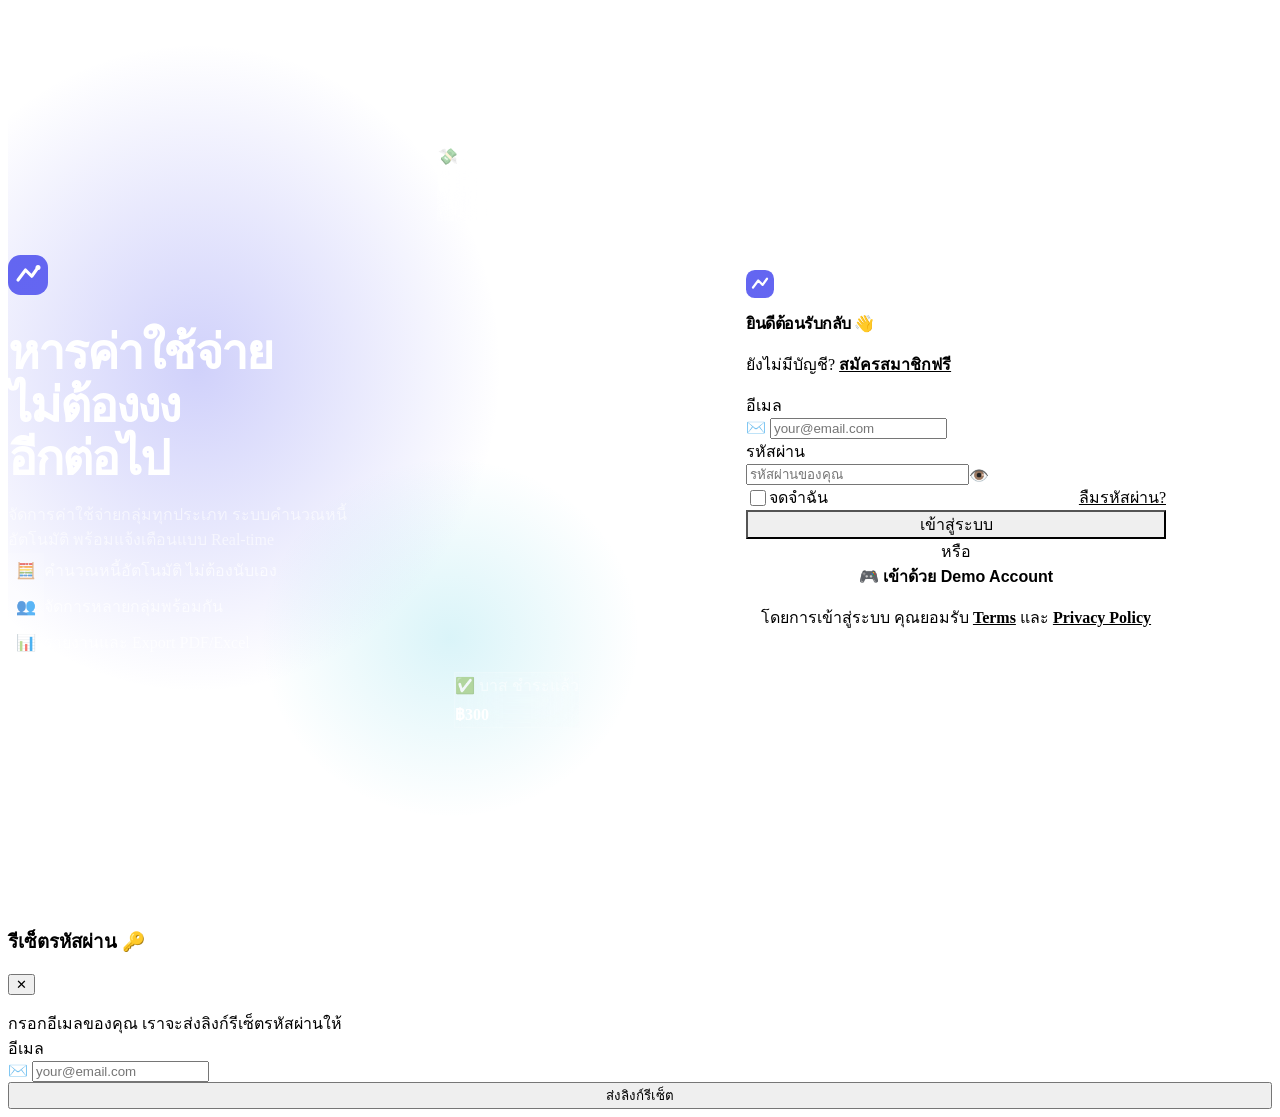
==== login.html @ 65dd62cd "Add files via upload" ====
<!DOCTYPE html>
<html lang="th" data-theme="dark">
<head>
  <meta charset="UTF-8">
  <meta name="viewport" content="width=device-width, initial-scale=1.0, viewport-fit=cover">
  <title>เข้าสู่ระบบ – SharePay</title>
  <link rel="preconnect" href="https://fonts.googleapis.com">
  <link href="https://fonts.googleapis.com/css2?family=Plus+Jakarta+Sans:wght@400;600;700;800&family=Inter:wght@400;500;600&display=swap" rel="stylesheet">
  <link rel="stylesheet" href="/css/main.css">
  <style>
    .auth-page {
      min-height: 100dvh;
      display: grid;
      grid-template-columns: 1fr 1fr;
      background: var(--bg-base);
    }

    /* Left Panel – Brand */
    .auth-brand {
      background: var(--gradient-hero);
      padding: var(--space-12);
      display: flex;
      flex-direction: column;
      justify-content: center;
      position: relative;
      overflow: hidden;
    }

    .auth-brand::before {
      content: '';
      position: absolute;
      inset: 0;
      background: radial-gradient(ellipse 80% 60% at 30% 40%, rgba(99,102,241,0.3) 0%, transparent 60%),
                  radial-gradient(ellipse 60% 40% at 70% 70%, rgba(6,182,212,0.15) 0%, transparent 50%);
    }

    .brand-content { position: relative; z-index: 2; }

    .brand-logo {
      display: flex;
      align-items: center;
      gap: var(--space-3);
      margin-bottom: var(--space-12);
    }

    .brand-name {
      font-size: var(--text-2xl);
      font-weight: 900;
      background: var(--gradient-primary);
      -webkit-background-clip: text;
      -webkit-text-fill-color: transparent;
      background-clip: text;
    }

    .brand-headline {
      font-size: clamp(2rem, 4vw, 3rem);
      font-weight: 900;
      line-height: 1.1;
      letter-spacing: -0.04em;
      color: white;
      margin-bottom: var(--space-5);
    }

    .brand-sub {
      font-size: var(--text-base);
      color: rgba(255,255,255,0.6);
      line-height: 1.6;
      max-width: 380px;
      margin-bottom: var(--space-10);
    }

    .brand-features {
      display: flex;
      flex-direction: column;
      gap: var(--space-4);
    }

    .brand-feature {
      display: flex;
      align-items: center;
      gap: var(--space-3);
      font-size: var(--text-sm);
      color: rgba(255,255,255,0.7);
    }

    .brand-feature-icon {
      width: 36px;
      height: 36px;
      border-radius: var(--radius-md);
      background: rgba(255,255,255,0.1);
      display: flex;
      align-items: center;
      justify-content: center;
      font-size: 1rem;
      flex-shrink: 0;
    }

    /* Floating cards on brand panel */
    .floating-card {
      position: absolute;
      background: rgba(255,255,255,0.08);
      backdrop-filter: blur(20px);
      border: 1px solid rgba(255,255,255,0.15);
      border-radius: var(--radius-xl);
      padding: var(--space-4) var(--space-5);
      font-size: var(--text-sm);
    }

    .floating-card-1 {
      right: 40px; top: 15%;
      animation: float 6s ease-in-out infinite;
    }

    .floating-card-2 {
      right: 60px; bottom: 20%;
      animation: float 7s ease-in-out infinite reverse;
    }

    .fc-label { font-size: var(--text-xs); color: rgba(255,255,255,0.5); margin-bottom: 4px; }
    .fc-value { font-size: var(--text-lg); font-weight: 800; color: white; }

    /* Right Panel – Form */
    .auth-form-panel {
      display: flex;
      align-items: center;
      justify-content: center;
      padding: var(--space-8) var(--space-6);
      overflow-y: auto;
    }

    .auth-form-wrapper {
      width: 100%;
      max-width: 420px;
    }

    .auth-form-header {
      margin-bottom: var(--space-8);
    }

    .auth-form-title {
      font-size: var(--text-2xl);
      font-weight: 800;
      letter-spacing: -0.03em;
      margin-bottom: var(--space-2);
    }

    .auth-form-sub {
      font-size: var(--text-sm);
      color: var(--text-secondary);
    }

    .auth-form-sub a {
      color: var(--primary);
      font-weight: 600;
    }

    .auth-form {
      display: flex;
      flex-direction: column;
      gap: var(--space-5);
    }

    /* Password Toggle */
    .password-wrapper {
      position: relative;
    }

    .password-toggle {
      position: absolute;
      right: var(--space-4);
      top: 50%;
      transform: translateY(-50%);
      background: none;
      border: none;
      color: var(--text-tertiary);
      cursor: pointer;
      font-size: 1rem;
      padding: 0;
      transition: color var(--transition-fast);
    }

    .password-toggle:hover { color: var(--text-primary); }

    /* Remember Me */
    .form-row {
      display: flex;
      align-items: center;
      justify-content: space-between;
    }

    .checkbox-label {
      display: flex;
      align-items: center;
      gap: var(--space-2);
      cursor: pointer;
      font-size: var(--text-sm);
      color: var(--text-secondary);
    }

    .checkbox-label input {
      accent-color: var(--primary);
      width: 16px;
      height: 16px;
    }

    .forgot-link {
      font-size: var(--text-sm);
      color: var(--primary);
      font-weight: 500;
    }

    .btn-submit {
      width: 100%;
      padding: var(--space-4);
      font-size: var(--text-base);
      border-radius: var(--radius-lg);
      position: relative;
    }

    .btn-submit .spinner {
      position: absolute;
      right: var(--space-4);
      top: 50%;
      transform: translateY(-50%);
      width: 20px;
      height: 20px;
      display: none;
    }

    .btn-submit.loading .spinner { display: block; }
    .btn-submit.loading { pointer-events: none; }

    /* Divider */
    .divider {
      display: flex;
      align-items: center;
      gap: var(--space-3);
      color: var(--text-tertiary);
      font-size: var(--text-xs);
    }

    .divider::before, .divider::after {
      content: '';
      flex: 1;
      height: 1px;
      background: var(--border-subtle);
    }

    /* Social login */
    .social-btn {
      width: 100%;
      padding: var(--space-3);
      border-radius: var(--radius-lg);
      font-size: var(--text-sm);
      font-weight: 600;
      background: var(--glass-bg);
      border: 1px solid var(--border-default);
      color: var(--text-primary);
      cursor: pointer;
      display: flex;
      align-items: center;
      justify-content: center;
      gap: var(--space-3);
      transition: all var(--transition-fast);
    }

    .social-btn:hover {
      background: var(--primary-light);
      border-color: var(--primary);
    }

    /* Auth footer */
    .auth-footer {
      margin-top: var(--space-6);
      text-align: center;
      font-size: var(--text-sm);
      color: var(--text-tertiary);
    }

    .auth-footer a {
      color: var(--primary);
      font-weight: 600;
    }

    /* Forgot password modal */
    .forgot-form {
      display: flex;
      flex-direction: column;
      gap: var(--space-5);
    }

    /* Mobile responsive */
    @media (max-width: 768px) {
      .auth-page {
        grid-template-columns: 1fr;
      }

      .auth-brand {
        display: none;
      }

      .auth-form-panel {
        padding: var(--space-6) var(--space-4);
        align-items: flex-start;
        padding-top: var(--space-12);
      }

      .auth-form-wrapper {
        max-width: 100%;
      }
    }
  </style>
</head>
<body>
  <div class="auth-page">
    <!-- Left Brand Panel -->
    <div class="auth-brand">
      <div class="brand-content">
        <div class="brand-logo">
          <svg width="40" height="40" viewBox="0 0 32 32" fill="none">
            <rect width="32" height="32" rx="10" fill="url(#grad-login)"/>
            <path d="M8 20L14 12L19 17L24 10" stroke="white" stroke-width="2.5" stroke-linecap="round" stroke-linejoin="round"/>
            <circle cx="24" cy="10" r="2" fill="white"/>
            <defs>
              <linearGradient id="grad-login" x1="0" y1="0" x2="32" y2="32">
                <stop stop-color="#6366F1"/><stop offset="1" stop-color="#8B5CF6"/>
              </linearGradient>
            </defs>
          </svg>
          <span class="brand-name">SharePay</span>
        </div>

        <h1 class="brand-headline">
          หารค่าใช้จ่าย<br>ไม่ต้องงง<br>อีกต่อไป
        </h1>

        <p class="brand-sub">
          จัดการค่าใช้จ่ายกลุ่มทุกประเภท ระบบคำนวณหนี้อัตโนมัติ พร้อมแจ้งเตือนแบบ Real-time
        </p>

        <div class="brand-features">
          <div class="brand-feature">
            <div class="brand-feature-icon">🧮</div>
            <span>คำนวณหนี้อัตโนมัติ ไม่ต้องนับเอง</span>
          </div>
          <div class="brand-feature">
            <div class="brand-feature-icon">👥</div>
            <span>จัดการหลายกลุ่มพร้อมกัน</span>
          </div>
          <div class="brand-feature">
            <div class="brand-feature-icon">📊</div>
            <span>รายงานและ Export PDF/Excel</span>
          </div>
        </div>
      </div>

      <!-- Floating Cards -->
      <div class="floating-card floating-card-1">
        <div class="fc-label">💸 ค่าอาหารเที่ยวทะเล</div>
        <div class="fc-value">฿4,800</div>
        <div style="font-size: 11px; color: rgba(255,255,255,0.5); margin-top: 4px;">หาร 4 คน = ฿1,200/คน</div>
      </div>

      <div class="floating-card floating-card-2">
        <div class="fc-label">✅ บาส ชำระแล้ว</div>
        <div class="fc-value">฿300</div>
      </div>
    </div>

    <!-- Right Form Panel -->
    <div class="auth-form-panel">
      <div class="auth-form-wrapper">
        <div class="auth-form-header">
          <!-- Mobile Logo -->
          <div style="display: flex; align-items: center; gap: var(--space-2); margin-bottom: var(--space-6);" class="mobile-logo">
            <svg width="28" height="28" viewBox="0 0 32 32" fill="none">
              <rect width="32" height="32" rx="10" fill="url(#grad-mob)"/>
              <path d="M8 20L14 12L19 17L24 10" stroke="white" stroke-width="2.5" stroke-linecap="round" stroke-linejoin="round"/>
              <defs>
                <linearGradient id="grad-mob" x1="0" y1="0" x2="32" y2="32">
                  <stop stop-color="#6366F1"/><stop offset="1" stop-color="#8B5CF6"/>
                </linearGradient>
              </defs>
            </svg>
            <span style="font-weight: 800; font-size: var(--text-lg); background: var(--gradient-primary); -webkit-background-clip: text; -webkit-text-fill-color: transparent; background-clip: text;">SharePay</span>
          </div>

          <h2 class="auth-form-title">ยินดีต้อนรับกลับ 👋</h2>
          <p class="auth-form-sub">
            ยังไม่มีบัญชี? <a href="/register.html">สมัครสมาชิกฟรี</a>
          </p>
        </div>

        <!-- Login Form -->
        <form class="auth-form" id="login-form" novalidate>
          <div class="form-group">
            <label class="form-label" for="email">อีเมล</label>
            <div class="form-input-icon">
              <span class="input-icon">✉️</span>
              <input
                type="email"
                id="email"
                class="form-input"
                placeholder="your@email.com"
                autocomplete="email"
                required
              >
            </div>
            <span class="form-error" id="email-error" style="display:none"></span>
          </div>

          <div class="form-group">
            <label class="form-label" for="password">รหัสผ่าน</label>
            <div class="password-wrapper">
              <input
                type="password"
                id="password"
                class="form-input"
                placeholder="รหัสผ่านของคุณ"
                autocomplete="current-password"
                required
                style="padding-right: 3rem;"
              >
              <button type="button" class="password-toggle" id="pwd-toggle" aria-label="แสดง/ซ่อนรหัสผ่าน">
                👁️
              </button>
            </div>
            <span class="form-error" id="password-error" style="display:none"></span>
          </div>

          <div class="form-row">
            <label class="checkbox-label">
              <input type="checkbox" id="remember-me">
              <span>จดจำฉัน</span>
            </label>
            <a href="#" class="forgot-link" id="forgot-link">ลืมรหัสผ่าน?</a>
          </div>

          <button type="submit" class="btn btn-primary btn-submit" id="login-btn">
            เข้าสู่ระบบ
            <div class="spinner" id="login-spinner"></div>
          </button>
        </form>

        <div style="margin-top: var(--space-5);">
          <div class="divider">หรือ</div>
          <div style="margin-top: var(--space-4);">
            <button class="social-btn" id="demo-login-btn">
              🎮 เข้าด้วย Demo Account
            </button>
          </div>
        </div>

        <div class="auth-footer">
          <p>โดยการเข้าสู่ระบบ คุณยอมรับ <a href="#">Terms</a> และ <a href="#">Privacy Policy</a></p>
        </div>
      </div>
    </div>
  </div>

  <!-- Forgot Password Modal -->
  <div class="modal-overlay" id="forgot-modal">
    <div class="modal">
      <div class="modal-header">
        <h3 class="modal-title">รีเซ็ตรหัสผ่าน 🔑</h3>
        <button class="modal-close" id="close-forgot">✕</button>
      </div>
      <p style="color: var(--text-secondary); font-size: var(--text-sm); margin-bottom: var(--space-6);">
        กรอกอีเมลของคุณ เราจะส่งลิงก์รีเซ็ตรหัสผ่านให้
      </p>
      <form class="forgot-form" id="forgot-form">
        <div class="form-group">
          <label class="form-label">อีเมล</label>
          <div class="form-input-icon">
            <span class="input-icon">✉️</span>
            <input type="email" id="forgot-email" class="form-input" placeholder="your@email.com" required>
          </div>
        </div>
        <button type="submit" class="btn btn-primary w-full">ส่งลิงก์รีเซ็ต</button>
      </form>
    </div>
  </div>

  <!-- Toast Container -->
  <div class="toast-container" id="toast-container"></div>

  <!-- Firebase -->
  <script type="module">
    import { loginUser, resetPassword } from '/js/auth.js';

    // Toast helper
    window.SharePay = {
      showToast(message, type = 'info') {
        const container = document.getElementById('toast-container');
        const toast = document.createElement('div');
        toast.className = `toast toast-${type}`;
        toast.innerHTML = `<span>${type === 'success' ? '✅' : type === 'error' ? '❌' : 'ℹ️'}</span> ${message}`;
        container.appendChild(toast);
        setTimeout(() => {
          toast.classList.add('removing');
          setTimeout(() => toast.remove(), 300);
        }, 3500);
      }
    };

    // Theme
    const theme = localStorage.getItem('sharepay-theme') || 'dark';
    document.documentElement.setAttribute('data-theme', theme);

    // Password toggle
    const pwdToggle = document.getElementById('pwd-toggle');
    const pwdInput = document.getElementById('password');
    pwdToggle.addEventListener('click', () => {
      const isText = pwdInput.type === 'text';
      pwdInput.type = isText ? 'password' : 'text';
      pwdToggle.textContent = isText ? '👁️' : '🙈';
    });

    // Login form submit
    const loginForm = document.getElementById('login-form');
    const loginBtn = document.getElementById('login-btn');

    loginForm.addEventListener('submit', async (e) => {
      e.preventDefault();

      const email = document.getElementById('email').value.trim();
      const password = document.getElementById('password').value;
      const rememberMe = document.getElementById('remember-me').checked;

      // Validation
      let valid = true;

      if (!email || !/^[^\s@]+@[^\s@]+\.[^\s@]+$/.test(email)) {
        showFieldError('email-error', 'กรุณากรอกอีเมลให้ถูกต้อง');
        valid = false;
      } else {
        hideFieldError('email-error');
      }

      if (!password || password.length < 6) {
        showFieldError('password-error', 'รหัสผ่านต้องมีอย่างน้อย 6 ตัวอักษร');
        valid = false;
      } else {
        hideFieldError('password-error');
      }

      if (!valid) return;

      // Loading state
      loginBtn.classList.add('loading');
      loginBtn.querySelector('.spinner').style.display = 'block';

      try {
        const { userData } = await loginUser(email, password, rememberMe);

        // Redirect based on role
        if (userData?.role === 'admin') {
          window.location.href = '/pages/admin.html';
        } else {
          window.location.href = '/pages/member.html';
        }
      } catch (error) {
        loginBtn.classList.remove('loading');
        loginBtn.querySelector('.spinner').style.display = 'none';
      }
    });

    // Demo login
    document.getElementById('demo-login-btn').addEventListener('click', async () => {
      document.getElementById('email').value = 'demo@sharepay.th';
      document.getElementById('password').value = 'demo123';
      loginForm.requestSubmit();
    });

    // Forgot password
    document.getElementById('forgot-link').addEventListener('click', (e) => {
      e.preventDefault();
      document.getElementById('forgot-modal').classList.add('active');
    });

    document.getElementById('close-forgot').addEventListener('click', () => {
      document.getElementById('forgot-modal').classList.remove('active');
    });

    document.getElementById('forgot-form').addEventListener('submit', async (e) => {
      e.preventDefault();
      const email = document.getElementById('forgot-email').value.trim();
      if (!email) return;
      try {
        await resetPassword(email);
        document.getElementById('forgot-modal').classList.remove('active');
      } catch (err) {}
    });

    function showFieldError(id, msg) {
      const el = document.getElementById(id);
      if (el) { el.textContent = '⚠️ ' + msg; el.style.display = 'flex'; }
    }

    function hideFieldError(id) {
      const el = document.getElementById(id);
      if (el) el.style.display = 'none';
    }
  </script>
</body>
</html>
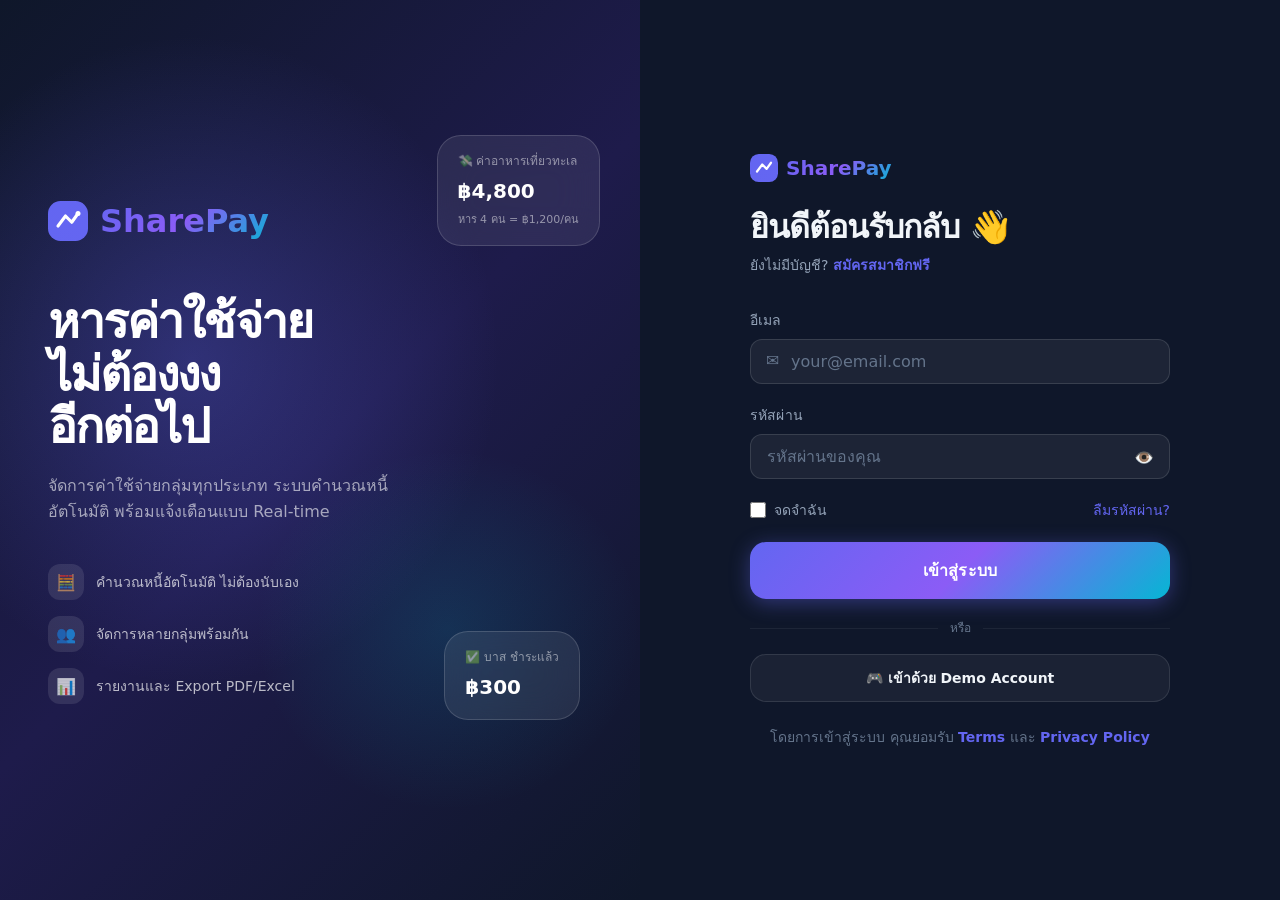
==== commit 1d25d148: "Update login.html" ====
--- a/login.html
+++ b/login.html
@@ -6,7 +6,7 @@
   <title>เข้าสู่ระบบ – SharePay</title>
   <link rel="preconnect" href="https://fonts.googleapis.com">
   <link href="https://fonts.googleapis.com/css2?family=Plus+Jakarta+Sans:wght@400;600;700;800&family=Inter:wght@400;500;600&display=swap" rel="stylesheet">
-  <link rel="stylesheet" href="/css/main.css">
+  <link rel="stylesheet" href="css/main.css">
   <style>
     .auth-page {
       min-height: 100dvh;
@@ -387,7 +387,7 @@
 
           <h2 class="auth-form-title">ยินดีต้อนรับกลับ 👋</h2>
           <p class="auth-form-sub">
-            ยังไม่มีบัญชี? <a href="/register.html">สมัครสมาชิกฟรี</a>
+            ยังไม่มีบัญชี? <a href="pages/register.html">สมัครสมาชิกฟรี</a>
           </p>
         </div>
 
@@ -486,7 +486,7 @@
 
   <!-- Firebase -->
   <script type="module">
-    import { loginUser, resetPassword } from '/js/auth.js';
+    import { loginUser, resetPassword } from 'js/auth.js';
 
     // Toast helper
     window.SharePay = {
@@ -555,9 +555,9 @@
 
         // Redirect based on role
         if (userData?.role === 'admin') {
-          window.location.href = '/pages/admin.html';
+          window.location.href = 'pages/admin.html';
         } else {
-          window.location.href = '/pages/member.html';
+          window.location.href = 'pages/member.html';
         }
       } catch (error) {
         loginBtn.classList.remove('loading');
--- a/css/main.css
+++ b/css/main.css
@@ -0,0 +1,1033 @@
+/**
+ * SharePay - Main CSS
+ * Design System: Glassmorphism + Gradient Modern + Dark/Light Mode
+ * CSS Modern 2026
+ */
+
+/* ===== CSS Custom Properties ===== */
+:root {
+  /* Brand Colors */
+  --primary: #6366F1;
+  --primary-hover: #4F46E5;
+  --primary-light: rgba(99, 102, 241, 0.15);
+  --secondary: #8B5CF6;
+  --accent: #06B6D4;
+  --accent-green: #10B981;
+  --accent-orange: #F59E0B;
+  --accent-red: #EF4444;
+  --accent-pink: #EC4899;
+
+  /* Gradient */
+  --gradient-primary: linear-gradient(135deg, #6366F1 0%, #8B5CF6 50%, #06B6D4 100%);
+  --gradient-card: linear-gradient(135deg, rgba(99,102,241,0.1) 0%, rgba(139,92,246,0.05) 100%);
+  --gradient-hero: linear-gradient(135deg, #0F172A 0%, #1E1B4B 50%, #0F172A 100%);
+
+  /* Typography */
+  --font-display: 'Plus Jakarta Sans', 'Inter', system-ui, sans-serif;
+  --font-body: 'Inter', system-ui, -apple-system, sans-serif;
+  --font-mono: 'JetBrains Mono', 'Fira Code', monospace;
+
+  /* Font Sizes - Fluid Typography */
+  --text-xs: clamp(0.65rem, 1.5vw, 0.75rem);
+  --text-sm: clamp(0.75rem, 2vw, 0.875rem);
+  --text-base: clamp(0.875rem, 2.5vw, 1rem);
+  --text-md: clamp(1rem, 3vw, 1.125rem);
+  --text-lg: clamp(1.125rem, 3.5vw, 1.25rem);
+  --text-xl: clamp(1.25rem, 4vw, 1.5rem);
+  --text-2xl: clamp(1.5rem, 5vw, 2rem);
+  --text-3xl: clamp(2rem, 6vw, 3rem);
+  --text-4xl: clamp(2.5rem, 8vw, 4rem);
+
+  /* Spacing */
+  --space-1: 0.25rem;
+  --space-2: 0.5rem;
+  --space-3: 0.75rem;
+  --space-4: 1rem;
+  --space-5: 1.25rem;
+  --space-6: 1.5rem;
+  --space-8: 2rem;
+  --space-10: 2.5rem;
+  --space-12: 3rem;
+  --space-16: 4rem;
+  --space-20: 5rem;
+  --space-24: 6rem;
+
+  /* Border Radius */
+  --radius-sm: 6px;
+  --radius-md: 12px;
+  --radius-lg: 16px;
+  --radius-xl: 24px;
+  --radius-2xl: 32px;
+  --radius-full: 9999px;
+
+  /* Shadows */
+  --shadow-sm: 0 2px 8px rgba(0, 0, 0, 0.2);
+  --shadow-md: 0 4px 20px rgba(0, 0, 0, 0.3);
+  --shadow-lg: 0 8px 40px rgba(0, 0, 0, 0.4);
+  --shadow-xl: 0 20px 60px rgba(0, 0, 0, 0.5);
+  --shadow-glow: 0 0 30px rgba(99, 102, 241, 0.3);
+  --shadow-glow-accent: 0 0 30px rgba(6, 182, 212, 0.2);
+
+  /* Transitions */
+  --transition-fast: 150ms cubic-bezier(0.4, 0, 0.2, 1);
+  --transition-base: 250ms cubic-bezier(0.4, 0, 0.2, 1);
+  --transition-slow: 400ms cubic-bezier(0.4, 0, 0.2, 1);
+  --transition-spring: 500ms cubic-bezier(0.34, 1.56, 0.64, 1);
+
+  /* Z-index layers */
+  --z-base: 1;
+  --z-dropdown: 100;
+  --z-sticky: 200;
+  --z-modal: 500;
+  --z-notification: 800;
+  --z-toast: 1000;
+}
+
+/* ===== Dark Theme (Default) ===== */
+[data-theme="dark"], :root {
+  --bg-base: #0F172A;
+  --bg-surface: #1E293B;
+  --bg-elevated: #263548;
+  --bg-overlay: rgba(15, 23, 42, 0.95);
+
+  --text-primary: #F1F5F9;
+  --text-secondary: #94A3B8;
+  --text-tertiary: #64748B;
+  --text-disabled: #475569;
+
+  --border-subtle: rgba(255, 255, 255, 0.06);
+  --border-default: rgba(255, 255, 255, 0.1);
+  --border-strong: rgba(255, 255, 255, 0.2);
+
+  --glass-bg: rgba(255, 255, 255, 0.05);
+  --glass-border: rgba(255, 255, 255, 0.1);
+  --glass-shadow: 0 8px 32px rgba(0, 0, 0, 0.4);
+
+  --input-bg: rgba(255, 255, 255, 0.06);
+  --input-border: rgba(255, 255, 255, 0.12);
+  --input-focus: rgba(99, 102, 241, 0.3);
+}
+
+/* ===== Light Theme ===== */
+[data-theme="light"] {
+  --bg-base: #F8FAFC;
+  --bg-surface: #FFFFFF;
+  --bg-elevated: #F1F5F9;
+  --bg-overlay: rgba(248, 250, 252, 0.95);
+
+  --text-primary: #0F172A;
+  --text-secondary: #475569;
+  --text-tertiary: #64748B;
+  --text-disabled: #94A3B8;
+
+  --border-subtle: rgba(0, 0, 0, 0.04);
+  --border-default: rgba(0, 0, 0, 0.08);
+  --border-strong: rgba(0, 0, 0, 0.15);
+
+  --glass-bg: rgba(255, 255, 255, 0.7);
+  --glass-border: rgba(0, 0, 0, 0.08);
+  --glass-shadow: 0 8px 32px rgba(0, 0, 0, 0.1);
+
+  --input-bg: rgba(0, 0, 0, 0.04);
+  --input-border: rgba(0, 0, 0, 0.1);
+  --input-focus: rgba(99, 102, 241, 0.15);
+
+  --shadow-sm: 0 2px 8px rgba(0, 0, 0, 0.06);
+  --shadow-md: 0 4px 20px rgba(0, 0, 0, 0.08);
+  --shadow-lg: 0 8px 40px rgba(0, 0, 0, 0.1);
+}
+
+/* ===== Reset & Base ===== */
+*, *::before, *::after {
+  box-sizing: border-box;
+  margin: 0;
+  padding: 0;
+}
+
+html {
+  font-size: 16px;
+  scroll-behavior: smooth;
+  -webkit-text-size-adjust: 100%;
+}
+
+body {
+  font-family: var(--font-body);
+  background-color: var(--bg-base);
+  color: var(--text-primary);
+  line-height: 1.6;
+  min-height: 100dvh;
+  overflow-x: hidden;
+  -webkit-font-smoothing: antialiased;
+  -moz-osx-font-smoothing: grayscale;
+}
+
+img, video {
+  max-width: 100%;
+  height: auto;
+  display: block;
+}
+
+a {
+  color: var(--primary);
+  text-decoration: none;
+  transition: color var(--transition-fast);
+}
+
+a:hover { color: var(--primary-hover); }
+
+button {
+  font-family: inherit;
+  cursor: pointer;
+  border: none;
+  outline: none;
+}
+
+input, textarea, select {
+  font-family: inherit;
+  font-size: inherit;
+}
+
+/* ===== Typography ===== */
+h1, h2, h3, h4, h5, h6 {
+  font-family: var(--font-display);
+  line-height: 1.2;
+  font-weight: 700;
+  letter-spacing: -0.02em;
+}
+
+.text-gradient {
+  background: var(--gradient-primary);
+  -webkit-background-clip: text;
+  -webkit-text-fill-color: transparent;
+  background-clip: text;
+}
+
+/* ===== Glass Card Component ===== */
+.glass-card {
+  background: var(--glass-bg);
+  backdrop-filter: blur(20px);
+  -webkit-backdrop-filter: blur(20px);
+  border: 1px solid var(--glass-border);
+  border-radius: var(--radius-xl);
+  box-shadow: var(--glass-shadow);
+  transition: transform var(--transition-base), box-shadow var(--transition-base);
+}
+
+.glass-card:hover {
+  transform: translateY(-2px);
+  box-shadow: var(--shadow-lg);
+}
+
+/* ===== Buttons ===== */
+.btn {
+  display: inline-flex;
+  align-items: center;
+  justify-content: center;
+  gap: var(--space-2);
+  padding: var(--space-3) var(--space-6);
+  border-radius: var(--radius-md);
+  font-size: var(--text-sm);
+  font-weight: 600;
+  font-family: var(--font-body);
+  transition: all var(--transition-fast);
+  cursor: pointer;
+  border: none;
+  position: relative;
+  overflow: hidden;
+  white-space: nowrap;
+  letter-spacing: 0.01em;
+}
+
+.btn::before {
+  content: '';
+  position: absolute;
+  inset: 0;
+  background: white;
+  opacity: 0;
+  transition: opacity var(--transition-fast);
+}
+
+.btn:hover::before { opacity: 0.05; }
+.btn:active { transform: scale(0.97); }
+.btn:disabled { opacity: 0.5; cursor: not-allowed; pointer-events: none; }
+
+.btn-primary {
+  background: var(--gradient-primary);
+  color: white;
+  box-shadow: 0 4px 20px rgba(99, 102, 241, 0.4);
+}
+
+.btn-primary:hover {
+  box-shadow: 0 6px 30px rgba(99, 102, 241, 0.6);
+  transform: translateY(-1px);
+}
+
+.btn-secondary {
+  background: var(--glass-bg);
+  color: var(--text-primary);
+  border: 1px solid var(--border-default);
+  backdrop-filter: blur(10px);
+}
+
+.btn-secondary:hover {
+  background: var(--primary-light);
+  border-color: var(--primary);
+  color: var(--primary);
+}
+
+.btn-danger {
+  background: rgba(239, 68, 68, 0.15);
+  color: #EF4444;
+  border: 1px solid rgba(239, 68, 68, 0.3);
+}
+
+.btn-danger:hover {
+  background: rgba(239, 68, 68, 0.25);
+}
+
+.btn-ghost {
+  background: transparent;
+  color: var(--text-secondary);
+}
+
+.btn-ghost:hover {
+  background: var(--glass-bg);
+  color: var(--text-primary);
+}
+
+.btn-sm {
+  padding: var(--space-2) var(--space-4);
+  font-size: var(--text-xs);
+  border-radius: var(--radius-sm);
+}
+
+.btn-lg {
+  padding: var(--space-4) var(--space-8);
+  font-size: var(--text-md);
+  border-radius: var(--radius-lg);
+}
+
+.btn-icon {
+  width: 36px;
+  height: 36px;
+  padding: 0;
+  display: inline-flex;
+  align-items: center;
+  justify-content: center;
+  border-radius: var(--radius-md);
+  background: var(--glass-bg);
+  border: 1px solid var(--border-default);
+  color: var(--text-secondary);
+  transition: all var(--transition-fast);
+  font-size: 1rem;
+}
+
+.btn-icon:hover {
+  background: var(--primary-light);
+  border-color: var(--primary);
+  color: var(--primary);
+  transform: scale(1.05);
+}
+
+/* ===== Form Inputs ===== */
+.form-group {
+  display: flex;
+  flex-direction: column;
+  gap: var(--space-2);
+}
+
+.form-label {
+  font-size: var(--text-sm);
+  font-weight: 500;
+  color: var(--text-secondary);
+  letter-spacing: 0.01em;
+}
+
+.form-input, .form-select, .form-textarea {
+  width: 100%;
+  padding: var(--space-3) var(--space-4);
+  background: var(--input-bg);
+  border: 1px solid var(--input-border);
+  border-radius: var(--radius-md);
+  color: var(--text-primary);
+  font-size: var(--text-base);
+  transition: all var(--transition-fast);
+  outline: none;
+}
+
+.form-input:focus, .form-select:focus, .form-textarea:focus {
+  border-color: var(--primary);
+  box-shadow: 0 0 0 3px var(--input-focus);
+  background: var(--input-bg);
+}
+
+.form-input::placeholder { color: var(--text-tertiary); }
+
+.form-input-icon {
+  position: relative;
+}
+
+.form-input-icon .form-input {
+  padding-left: calc(var(--space-4) + 1.5rem);
+}
+
+.form-input-icon .input-icon {
+  position: absolute;
+  left: var(--space-4);
+  top: 50%;
+  transform: translateY(-50%);
+  color: var(--text-tertiary);
+  pointer-events: none;
+  font-size: 1rem;
+}
+
+.form-textarea {
+  resize: vertical;
+  min-height: 100px;
+}
+
+.form-select {
+  appearance: none;
+  background-image: url("data:image/svg+xml,%3Csvg xmlns='http://www.w3.org/2000/svg' width='16' height='16' viewBox='0 0 24 24' fill='none' stroke='%2394A3B8' stroke-width='2'%3E%3Cpath d='m6 9 6 6 6-6'/%3E%3C/svg%3E");
+  background-repeat: no-repeat;
+  background-position: right var(--space-4) center;
+  padding-right: 2.5rem;
+}
+
+.form-error {
+  font-size: var(--text-xs);
+  color: var(--accent-red);
+  display: flex;
+  align-items: center;
+  gap: var(--space-1);
+}
+
+/* ===== Stat Cards ===== */
+.stat-card {
+  background: var(--glass-bg);
+  backdrop-filter: blur(20px);
+  border: 1px solid var(--glass-border);
+  border-radius: var(--radius-xl);
+  padding: var(--space-6);
+  position: relative;
+  overflow: hidden;
+  transition: all var(--transition-base);
+}
+
+.stat-card::before {
+  content: '';
+  position: absolute;
+  top: 0;
+  right: 0;
+  width: 80px;
+  height: 80px;
+  border-radius: 50%;
+  background: var(--gradient-primary);
+  opacity: 0.1;
+  transform: translate(20px, -20px);
+}
+
+.stat-card:hover {
+  transform: translateY(-4px);
+  box-shadow: var(--shadow-glow);
+}
+
+.stat-label {
+  font-size: var(--text-xs);
+  font-weight: 600;
+  text-transform: uppercase;
+  letter-spacing: 0.08em;
+  color: var(--text-tertiary);
+  margin-bottom: var(--space-2);
+}
+
+.stat-value {
+  font-size: var(--text-2xl);
+  font-weight: 800;
+  font-family: var(--font-display);
+  background: var(--gradient-primary);
+  -webkit-background-clip: text;
+  -webkit-text-fill-color: transparent;
+  background-clip: text;
+  line-height: 1;
+}
+
+.stat-change {
+  font-size: var(--text-xs);
+  margin-top: var(--space-2);
+  display: flex;
+  align-items: center;
+  gap: var(--space-1);
+}
+
+.stat-change.up { color: var(--accent-green); }
+.stat-change.down { color: var(--accent-red); }
+
+.stat-icon {
+  position: absolute;
+  top: var(--space-6);
+  right: var(--space-6);
+  font-size: 2rem;
+  opacity: 0.6;
+}
+
+/* ===== Badge ===== */
+.badge {
+  display: inline-flex;
+  align-items: center;
+  padding: 2px var(--space-3);
+  border-radius: var(--radius-full);
+  font-size: var(--text-xs);
+  font-weight: 600;
+  letter-spacing: 0.05em;
+}
+
+.badge-admin {
+  background: rgba(99, 102, 241, 0.15);
+  color: var(--primary);
+  border: 1px solid rgba(99, 102, 241, 0.3);
+}
+
+.badge-member {
+  background: rgba(16, 185, 129, 0.15);
+  color: var(--accent-green);
+  border: 1px solid rgba(16, 185, 129, 0.3);
+}
+
+.badge-pending {
+  background: rgba(245, 158, 11, 0.15);
+  color: var(--accent-orange);
+  border: 1px solid rgba(245, 158, 11, 0.3);
+}
+
+.badge-confirmed {
+  background: rgba(16, 185, 129, 0.15);
+  color: var(--accent-green);
+  border: 1px solid rgba(16, 185, 129, 0.3);
+}
+
+/* ===== Modal ===== */
+.modal-overlay {
+  position: fixed;
+  inset: 0;
+  background: rgba(0, 0, 0, 0.7);
+  backdrop-filter: blur(8px);
+  z-index: var(--z-modal);
+  display: flex;
+  align-items: center;
+  justify-content: center;
+  padding: var(--space-4);
+  opacity: 0;
+  pointer-events: none;
+  transition: opacity var(--transition-base);
+}
+
+.modal-overlay.active {
+  opacity: 1;
+  pointer-events: all;
+}
+
+.modal {
+  background: var(--bg-surface);
+  border: 1px solid var(--border-default);
+  border-radius: var(--radius-2xl);
+  padding: var(--space-8);
+  width: 100%;
+  max-width: 560px;
+  max-height: 90dvh;
+  overflow-y: auto;
+  transform: scale(0.9) translateY(20px);
+  transition: transform var(--transition-spring);
+  box-shadow: var(--shadow-xl);
+}
+
+.modal-overlay.active .modal {
+  transform: scale(1) translateY(0);
+}
+
+.modal-header {
+  display: flex;
+  align-items: center;
+  justify-content: space-between;
+  margin-bottom: var(--space-6);
+}
+
+.modal-title {
+  font-size: var(--text-xl);
+  font-weight: 700;
+}
+
+.modal-close {
+  width: 32px;
+  height: 32px;
+  display: flex;
+  align-items: center;
+  justify-content: center;
+  border-radius: var(--radius-md);
+  background: var(--glass-bg);
+  border: 1px solid var(--border-default);
+  color: var(--text-secondary);
+  cursor: pointer;
+  font-size: 1.25rem;
+  transition: all var(--transition-fast);
+}
+
+.modal-close:hover {
+  background: rgba(239, 68, 68, 0.15);
+  color: #EF4444;
+}
+
+/* ===== Toast ===== */
+.toast-container {
+  position: fixed;
+  bottom: var(--space-6);
+  right: var(--space-6);
+  z-index: var(--z-toast);
+  display: flex;
+  flex-direction: column;
+  gap: var(--space-3);
+  pointer-events: none;
+}
+
+.toast {
+  display: flex;
+  align-items: center;
+  gap: var(--space-3);
+  padding: var(--space-4) var(--space-6);
+  border-radius: var(--radius-lg);
+  color: white;
+  font-size: var(--text-sm);
+  font-weight: 500;
+  box-shadow: var(--shadow-xl);
+  pointer-events: all;
+  min-width: 280px;
+  max-width: 400px;
+  animation: toastSlideIn 0.3s var(--transition-spring) forwards;
+  backdrop-filter: blur(20px);
+}
+
+.toast-success { background: rgba(16, 185, 129, 0.9); }
+.toast-error { background: rgba(239, 68, 68, 0.9); }
+.toast-warning { background: rgba(245, 158, 11, 0.9); }
+.toast-info { background: rgba(99, 102, 241, 0.9); }
+
+.toast.removing {
+  animation: toastSlideOut 0.3s ease forwards;
+}
+
+/* ===== Loading States ===== */
+.spinner {
+  width: 24px;
+  height: 24px;
+  border: 3px solid var(--border-default);
+  border-top-color: var(--primary);
+  border-radius: 50%;
+  animation: spin 0.8s linear infinite;
+}
+
+.loading-overlay {
+  position: fixed;
+  inset: 0;
+  background: var(--bg-base);
+  z-index: var(--z-notification);
+  display: flex;
+  flex-direction: column;
+  align-items: center;
+  justify-content: center;
+  gap: var(--space-4);
+}
+
+.loading-logo {
+  animation: pulse 1.5s ease-in-out infinite;
+}
+
+.loading-text {
+  font-size: var(--text-sm);
+  color: var(--text-tertiary);
+  animation: pulse 1.5s ease-in-out infinite 0.2s;
+}
+
+.skeleton {
+  background: linear-gradient(
+    90deg,
+    var(--bg-elevated) 25%,
+    var(--border-default) 50%,
+    var(--bg-elevated) 75%
+  );
+  background-size: 200% 100%;
+  animation: skeleton 1.5s ease-in-out infinite;
+  border-radius: var(--radius-md);
+}
+
+/* ===== Empty State ===== */
+.empty-state {
+  display: flex;
+  flex-direction: column;
+  align-items: center;
+  justify-content: center;
+  gap: var(--space-3);
+  padding: var(--space-12) var(--space-8);
+  text-align: center;
+  color: var(--text-tertiary);
+}
+
+.empty-icon {
+  font-size: 3rem;
+  opacity: 0.6;
+}
+
+.empty-state p {
+  font-size: var(--text-sm);
+}
+
+/* ===== Notification Bell ===== */
+.notif-bell {
+  position: relative;
+  cursor: pointer;
+}
+
+.notif-badge {
+  position: absolute;
+  top: -4px;
+  right: -4px;
+  min-width: 18px;
+  height: 18px;
+  background: var(--accent-red);
+  border-radius: var(--radius-full);
+  font-size: 10px;
+  font-weight: 700;
+  color: white;
+  display: none;
+  align-items: center;
+  justify-content: center;
+  padding: 0 4px;
+  border: 2px solid var(--bg-base);
+}
+
+.notif-dropdown {
+  position: absolute;
+  top: calc(100% + var(--space-3));
+  right: 0;
+  width: 340px;
+  background: var(--bg-surface);
+  border: 1px solid var(--border-default);
+  border-radius: var(--radius-xl);
+  box-shadow: var(--shadow-xl);
+  padding: var(--space-4);
+  z-index: var(--z-dropdown);
+  display: none;
+}
+
+.notif-bell.open .notif-dropdown { display: block; }
+
+.notif-item {
+  padding: var(--space-3) var(--space-4);
+  border-radius: var(--radius-md);
+  cursor: pointer;
+  transition: background var(--transition-fast);
+}
+
+.notif-item:hover { background: var(--glass-bg); }
+.notif-item.unread { background: var(--primary-light); }
+
+.notif-message {
+  font-size: var(--text-sm);
+  color: var(--text-primary);
+  line-height: 1.4;
+}
+
+.notif-time {
+  font-size: var(--text-xs);
+  color: var(--text-tertiary);
+  margin-top: var(--space-1);
+}
+
+.notif-empty {
+  text-align: center;
+  color: var(--text-tertiary);
+  font-size: var(--text-sm);
+  padding: var(--space-6);
+}
+
+/* ===== Tables ===== */
+.table-wrapper {
+  overflow-x: auto;
+  border-radius: var(--radius-xl);
+  border: 1px solid var(--border-default);
+}
+
+.data-table {
+  width: 100%;
+  border-collapse: collapse;
+  font-size: var(--text-sm);
+}
+
+.data-table thead th {
+  padding: var(--space-4) var(--space-6);
+  text-align: left;
+  font-size: var(--text-xs);
+  font-weight: 600;
+  text-transform: uppercase;
+  letter-spacing: 0.08em;
+  color: var(--text-tertiary);
+  background: var(--glass-bg);
+  border-bottom: 1px solid var(--border-subtle);
+  white-space: nowrap;
+}
+
+.data-table tbody .table-row {
+  transition: background var(--transition-fast);
+}
+
+.data-table tbody .table-row:hover {
+  background: var(--glass-bg);
+}
+
+.data-table tbody td {
+  padding: var(--space-4) var(--space-6);
+  border-bottom: 1px solid var(--border-subtle);
+  color: var(--text-primary);
+  vertical-align: middle;
+}
+
+.data-table tbody tr:last-child td {
+  border-bottom: none;
+}
+
+.member-avatar-sm {
+  width: 32px;
+  height: 32px;
+  border-radius: 50%;
+  object-fit: cover;
+}
+
+.member-cell {
+  display: flex;
+  align-items: center;
+  gap: var(--space-3);
+}
+
+/* ===== Scrollbar ===== */
+::-webkit-scrollbar {
+  width: 6px;
+  height: 6px;
+}
+
+::-webkit-scrollbar-track {
+  background: transparent;
+}
+
+::-webkit-scrollbar-thumb {
+  background: var(--border-strong);
+  border-radius: var(--radius-full);
+}
+
+::-webkit-scrollbar-thumb:hover {
+  background: var(--primary);
+}
+
+/* ===== Focus Ring ===== */
+:focus-visible {
+  outline: 2px solid var(--primary);
+  outline-offset: 2px;
+}
+
+/* ===== Selection ===== */
+::selection {
+  background: var(--primary-light);
+  color: var(--primary);
+}
+
+/* ===== Animations ===== */
+@keyframes fadeIn {
+  from { opacity: 0; }
+  to { opacity: 1; }
+}
+
+@keyframes slideUp {
+  from { opacity: 0; transform: translateY(24px); }
+  to { opacity: 1; transform: translateY(0); }
+}
+
+@keyframes slideDown {
+  from { opacity: 0; transform: translateY(-16px); }
+  to { opacity: 1; transform: translateY(0); }
+}
+
+@keyframes scaleIn {
+  from { opacity: 0; transform: scale(0.92); }
+  to { opacity: 1; transform: scale(1); }
+}
+
+@keyframes spin {
+  to { transform: rotate(360deg); }
+}
+
+@keyframes pulse {
+  0%, 100% { opacity: 1; }
+  50% { opacity: 0.5; }
+}
+
+@keyframes skeleton {
+  0% { background-position: 200% 0; }
+  100% { background-position: -200% 0; }
+}
+
+@keyframes toastSlideIn {
+  from { opacity: 0; transform: translateX(100%); }
+  to { opacity: 1; transform: translateX(0); }
+}
+
+@keyframes toastSlideOut {
+  to { opacity: 0; transform: translateX(100%); }
+}
+
+@keyframes float {
+  0%, 100% { transform: translateY(0); }
+  50% { transform: translateY(-10px); }
+}
+
+@keyframes gradientShift {
+  0% { background-position: 0% 50%; }
+  50% { background-position: 100% 50%; }
+  100% { background-position: 0% 50%; }
+}
+
+.fade-in { animation: fadeIn 0.3s ease forwards; }
+.slide-up { animation: slideUp 0.4s cubic-bezier(0.16, 1, 0.3, 1) forwards; }
+.scale-in { animation: scaleIn 0.3s cubic-bezier(0.16, 1, 0.3, 1) forwards; }
+
+/* ===== Stagger Children ===== */
+.stagger > * {
+  opacity: 0;
+  animation: slideUp 0.4s cubic-bezier(0.16, 1, 0.3, 1) forwards;
+}
+
+.stagger > *:nth-child(1) { animation-delay: 0ms; }
+.stagger > *:nth-child(2) { animation-delay: 60ms; }
+.stagger > *:nth-child(3) { animation-delay: 120ms; }
+.stagger > *:nth-child(4) { animation-delay: 180ms; }
+.stagger > *:nth-child(5) { animation-delay: 240ms; }
+.stagger > *:nth-child(6) { animation-delay: 300ms; }
+
+/* ===== Reduced Motion ===== */
+@media (prefers-reduced-motion: reduce) {
+  *, *::before, *::after {
+    animation-duration: 0.01ms !important;
+    animation-iteration-count: 1 !important;
+    transition-duration: 0.01ms !important;
+  }
+}
+
+/* ===== Utility Classes ===== */
+.sr-only {
+  position: absolute;
+  width: 1px;
+  height: 1px;
+  padding: 0;
+  margin: -1px;
+  overflow: hidden;
+  clip: rect(0, 0, 0, 0);
+  border: 0;
+}
+
+.truncate {
+  overflow: hidden;
+  text-overflow: ellipsis;
+  white-space: nowrap;
+}
+
+.positive { color: var(--accent-green) !important; }
+.negative { color: var(--accent-red) !important; }
+
+.text-center { text-align: center; }
+.text-right { text-align: right; }
+
+.flex { display: flex; }
+.flex-col { flex-direction: column; }
+.items-center { align-items: center; }
+.justify-between { justify-content: space-between; }
+.gap-2 { gap: var(--space-2); }
+.gap-3 { gap: var(--space-3); }
+.gap-4 { gap: var(--space-4); }
+.gap-6 { gap: var(--space-6); }
+
+.mt-4 { margin-top: var(--space-4); }
+.mt-6 { margin-top: var(--space-6); }
+.mb-4 { margin-bottom: var(--space-4); }
+.mb-6 { margin-bottom: var(--space-6); }
+
+.w-full { width: 100%; }
+.grid { display: grid; }
+
+/* ===== Global Toast Manager ===== */
+.toast-container {
+  position: fixed;
+  bottom: var(--space-6);
+  right: var(--space-6);
+  z-index: var(--z-toast);
+  display: flex;
+  flex-direction: column-reverse;
+  gap: var(--space-2);
+}
+
+/* ===== Confirm Modal ===== */
+.confirm-modal {
+  position: fixed;
+  inset: 0;
+  z-index: var(--z-modal);
+  display: flex;
+  align-items: center;
+  justify-content: center;
+  padding: var(--space-4);
+}
+
+.confirm-backdrop {
+  position: absolute;
+  inset: 0;
+  background: rgba(0, 0, 0, 0.6);
+  backdrop-filter: blur(4px);
+}
+
+.confirm-dialog {
+  position: relative;
+  padding: var(--space-8);
+  max-width: 400px;
+  width: 100%;
+  text-align: center;
+  z-index: 1;
+}
+
+.confirm-dialog p {
+  font-size: var(--text-md);
+  margin-bottom: var(--space-6);
+  color: var(--text-primary);
+}
+
+.confirm-buttons {
+  display: flex;
+  gap: var(--space-3);
+  justify-content: center;
+}
+
+/* ===== Loading Cell ===== */
+.loading-cell {
+  text-align: center;
+  padding: var(--space-8) !important;
+}
+
+.loading-cell .spinner {
+  margin: 0 auto;
+}
+
+/* ===== Action Buttons ===== */
+.action-buttons {
+  display: flex;
+  gap: var(--space-2);
+}
+
+.btn-icon.btn-danger:hover {
+  background: rgba(239, 68, 68, 0.15);
+  color: #EF4444;
+  border-color: rgba(239, 68, 68, 0.3);
+}
